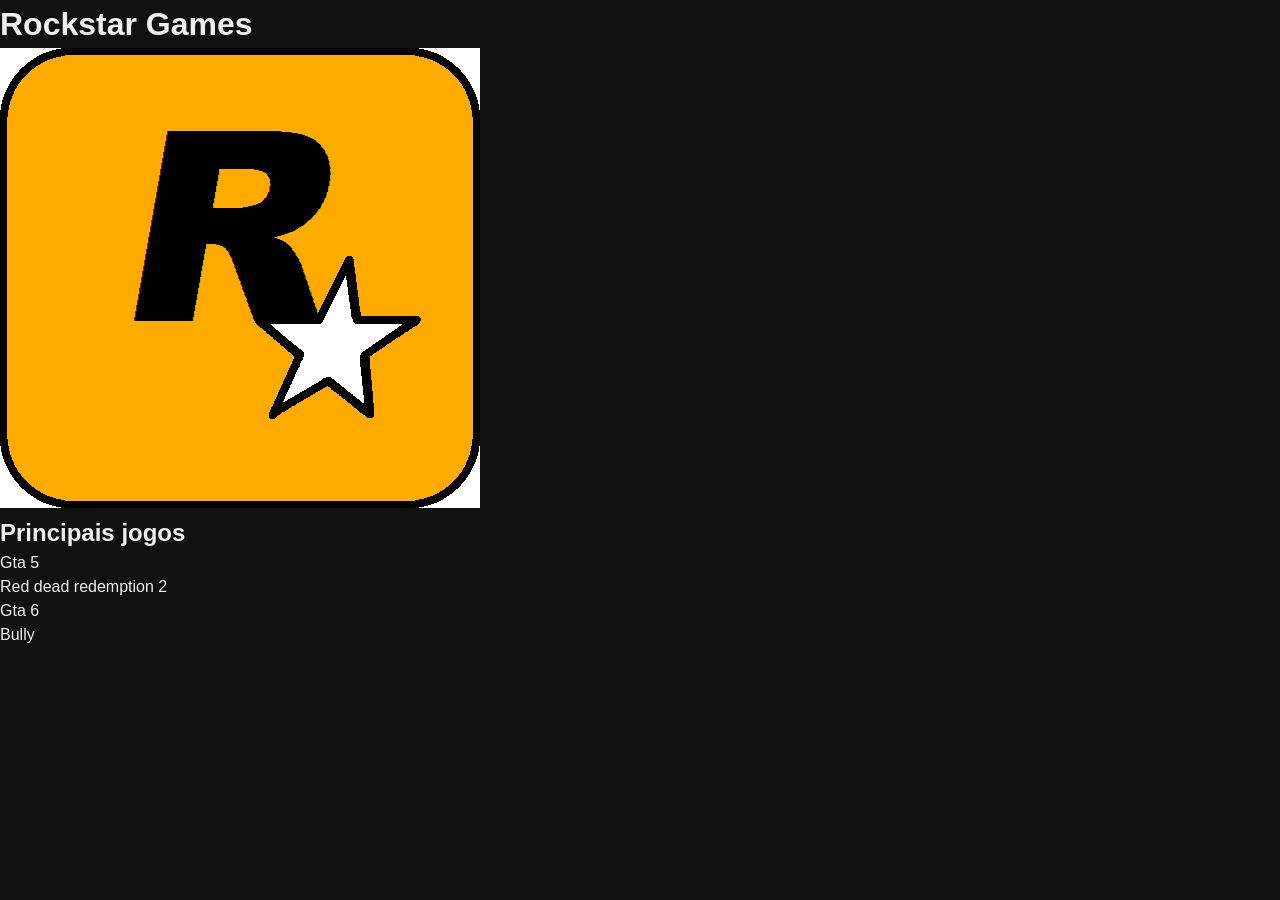
==== page2.html @ d259f819 "feat: criar estrutura css" ====
<!DOCTYPE html>
<html lang="en">
<head>
    <meta charset="UTF-8">
    <meta name="viewport" content="width=device-width, initial-scale=1.0">
    <link rel="stylesheet" href="./assets/css/style.css">
    <title>Início</title>
</head>
<body>
<h1>Rockstar Games</h1>



<img src="./assets/img.download/rockstar_games_logo_by_nathandasilva_dgoqq65-fullview.jpg" alt="">
<h2>Principais jogos</h2>
<p>Gta 5</p>
<p>Red dead redemption 2</p>
<p>Gta 6</p>
<p>Bully</p>
</body>
</html>
---- assets/css/style.css ----
* {
    margin: 0;
}
body {
    background-color: #111;
    color: #eee;
    font-family: Arial, Helvetica, sans-serif;
    line-height: 1.5;
}
header {
    height: 70px;
    display: flex;
    align-items: center;
    justify-content: space-between;
    padding: 0 0%;
    background-color: #171717;
    border-bottom: 1px solid rgb( 115, 7, 7 );
    position: sticky;
    top: 0;
    z-index: 10;

}
.logo {
    font-size: 25px;
    font-weight: bold;

}
.logo::first-letter {
    color: #730707;
}
.menu {
    display: flex;
    gap: 30px;
}

.menu a {
    color: #aaa;
    text-decoration: none;
    font-size: 100px;
}
.menu a:hover{
    color: #b60000;
}
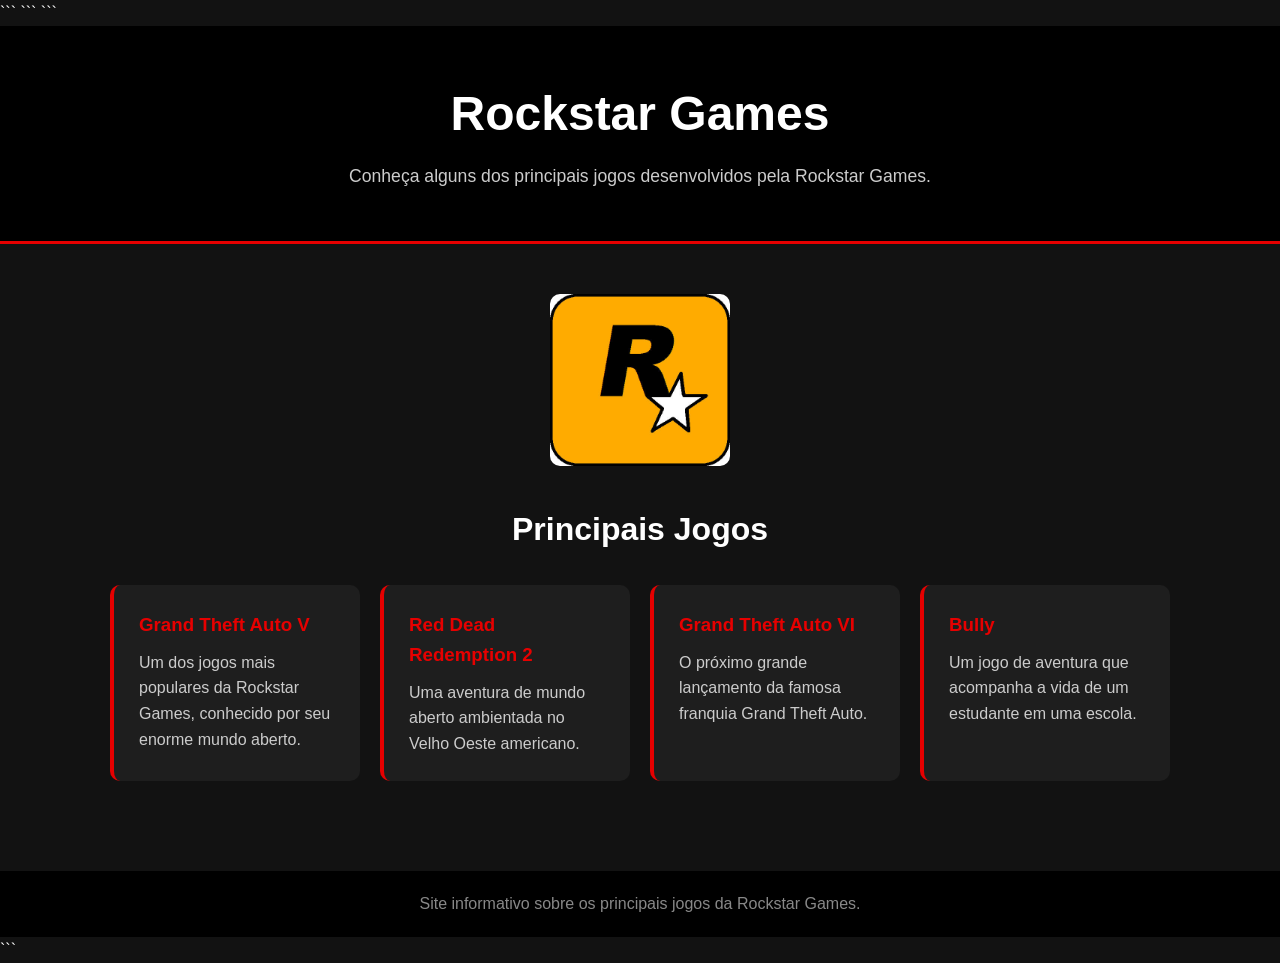
==== commit 9a55f911: "feat:site sobre rdr2" ====
--- a/page2.html
+++ b/page2.html
@@ -1,21 +1,86 @@
 <!DOCTYPE html>
-<html lang="en">
+
+<html lang="pt-BR">
+
 <head>
     <meta charset="UTF-8">
     <meta name="viewport" content="width=device-width, initial-scale=1.0">
-    <link rel="stylesheet" href="./assets/css/style.css">
-    <title>Início</title>
+
+```
+<link rel="stylesheet" href="./page 2 style.css">
+
+<title>Rockstar Games | Principais Jogos</title>
+```
+
 </head>
+
 <body>
-<h1>Rockstar Games</h1>
+
+```
+<header class="cabecalho">
+    <h1>Rockstar Games</h1>
+    <p>Conheça alguns dos principais jogos desenvolvidos pela Rockstar Games.</p>
+</header>
 
 
+<main class="conteudo">
 
-<img src="./assets/img.download/rockstar_games_logo_by_nathandasilva_dgoqq65-fullview.jpg" alt="">
-<h2>Principais jogos</h2>
-<p>Gta 5</p>
-<p>Red dead redemption 2</p>
-<p>Gta 6</p>
-<p>Bully</p>
+    <section class="apresentacao">
+
+        <img 
+            src="./assets/img.download/rockstar_games_logo_by_nathandasilva_dgoqq65-fullview.jpg"
+            alt="Logo da Rockstar Games"
+            class="logo-rockstar"
+        >
+
+        <h2>Principais Jogos</h2>
+
+        <div class="lista-jogos">
+
+            <article class="jogo">
+                <h3>Grand Theft Auto V</h3>
+                <p>
+                    Um dos jogos mais populares da Rockstar Games,
+                    conhecido por seu enorme mundo aberto.
+                </p>
+            </article>
+
+            <article class="jogo">
+                <h3>Red Dead Redemption 2</h3>
+                <p>
+                    Uma aventura de mundo aberto ambientada no
+                    Velho Oeste americano.
+                </p>
+            </article>
+
+            <article class="jogo">
+                <h3>Grand Theft Auto VI</h3>
+                <p>
+                    O próximo grande lançamento da famosa franquia
+                    Grand Theft Auto.
+                </p>
+            </article>
+
+            <article class="jogo">
+                <h3>Bully</h3>
+                <p>
+                    Um jogo de aventura que acompanha a vida de um
+                    estudante em uma escola.
+                </p>
+            </article>
+
+        </div>
+
+    </section>
+
+</main>
+
+
+<footer class="rodape">
+    <p>Site informativo sobre os principais jogos da Rockstar Games.</p>
+</footer>
+```
+
 </body>
-</html>+
+</html>
--- a/page 2 style.css
+++ b/page 2 style.css
@@ -0,0 +1,100 @@
+* {
+  margin: 0;
+  padding: 0;
+  box-sizing: border-box;
+  }
+
+body {
+font-family: Arial, Helvetica, sans-serif;
+background-color: #121212;
+color: #ffffff;
+line-height: 1.6;
+}
+
+/* Cabeçalho */
+
+.cabecalho {
+text-align: center;
+padding: 50px 20px;
+background-color: #000000;
+border-bottom: 3px solid #e60000;
+}
+
+.cabecalho h1 {
+font-size: 3rem;
+margin-bottom: 10px;
+}
+
+.cabecalho p {
+color: #cccccc;
+font-size: 1.1rem;
+}
+
+/* Conteúdo principal */
+
+.conteudo {
+max-width: 1100px;
+margin: auto;
+padding: 50px 20px;
+}
+
+/* Apresentação */
+
+.apresentacao {
+text-align: center;
+}
+
+.logo-rockstar {
+width: 180px;
+max-width: 100%;
+margin-bottom: 30px;
+border-radius: 10px;
+}
+
+.apresentacao h2 {
+font-size: 2rem;
+margin-bottom: 30px;
+}
+
+/* Lista de jogos */
+
+.lista-jogos {
+display: grid;
+grid-template-columns: repeat(auto-fit, minmax(230px, 1fr));
+gap: 20px;
+}
+
+/* Cartões dos jogos */
+
+.jogo {
+background-color: #1e1e1e;
+padding: 25px;
+border-radius: 10px;
+text-align: left;
+border-left: 4px solid #e60000;
+transition: 0.3s;
+}
+
+.jogo:hover {
+transform: translateY(-8px);
+background-color: #292929;
+}
+
+.jogo h3 {
+color: #e60000;
+margin-bottom: 10px;
+}
+
+.jogo p {
+color: #cccccc;
+}
+
+/* Rodapé */
+
+.rodape {
+text-align: center;
+padding: 20px;
+background-color: #000000;
+color: #888888;
+margin-top: 40px;
+}
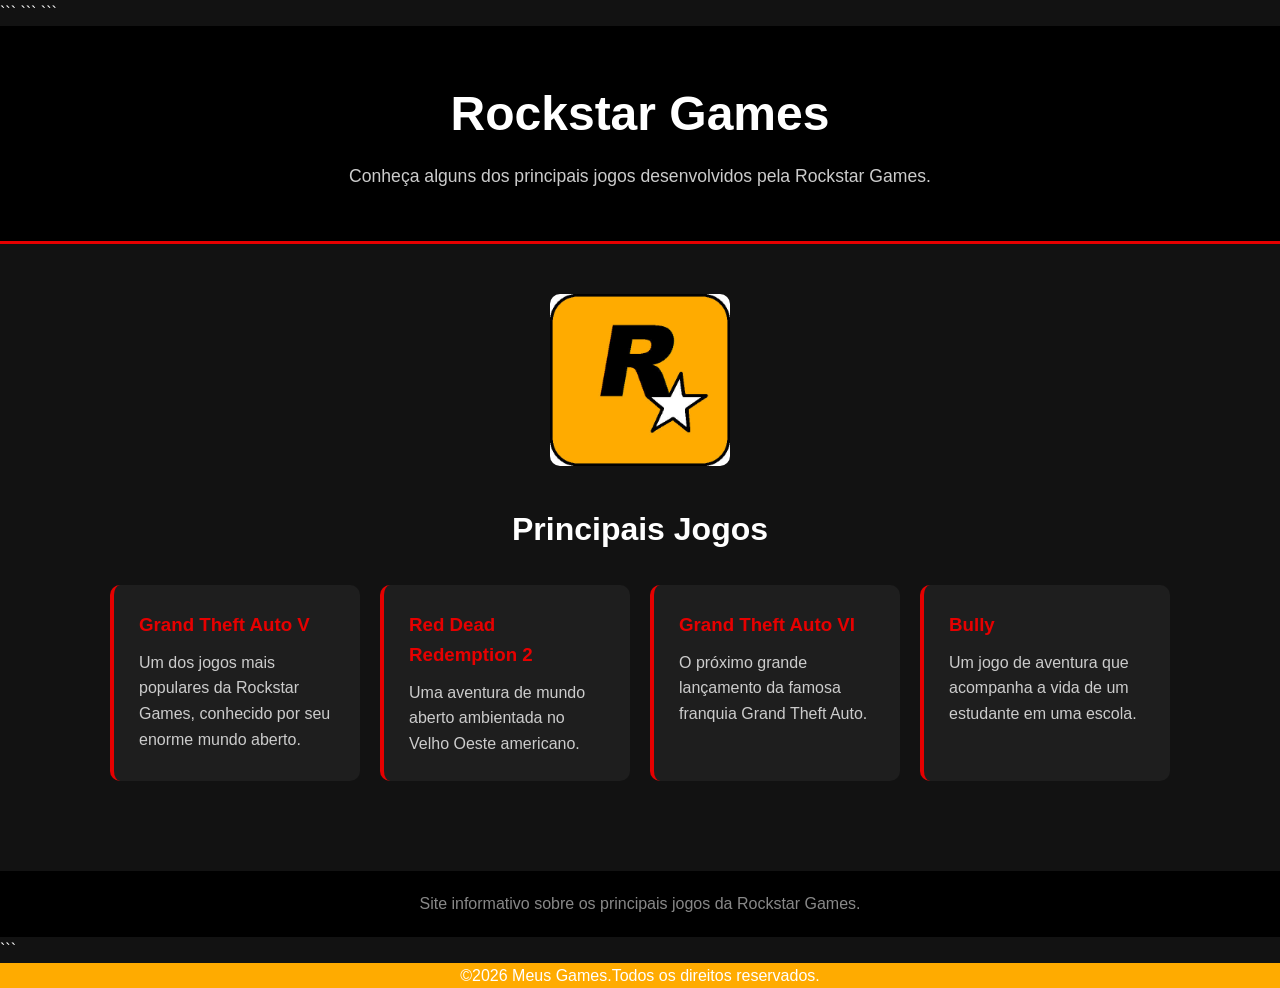
==== commit d8cd4117: "feat:site sobre rdr2" ====
--- a/page2.html
+++ b/page2.html
@@ -80,6 +80,8 @@
     <p>Site informativo sobre os principais jogos da Rockstar Games.</p>
 </footer>
 ```
+<p class="copyright">
+    &copy;2026 Meus Games.Todos os direitos reservados.
 
 </body>
 
--- a/page 2 style.css
+++ b/page 2 style.css
@@ -98,3 +98,8 @@
 color: #888888;
 margin-top: 40px;
 }
+.copyright {
+  text-align: center;
+  font-size: medium;
+  background-color: #ffab00;
+}
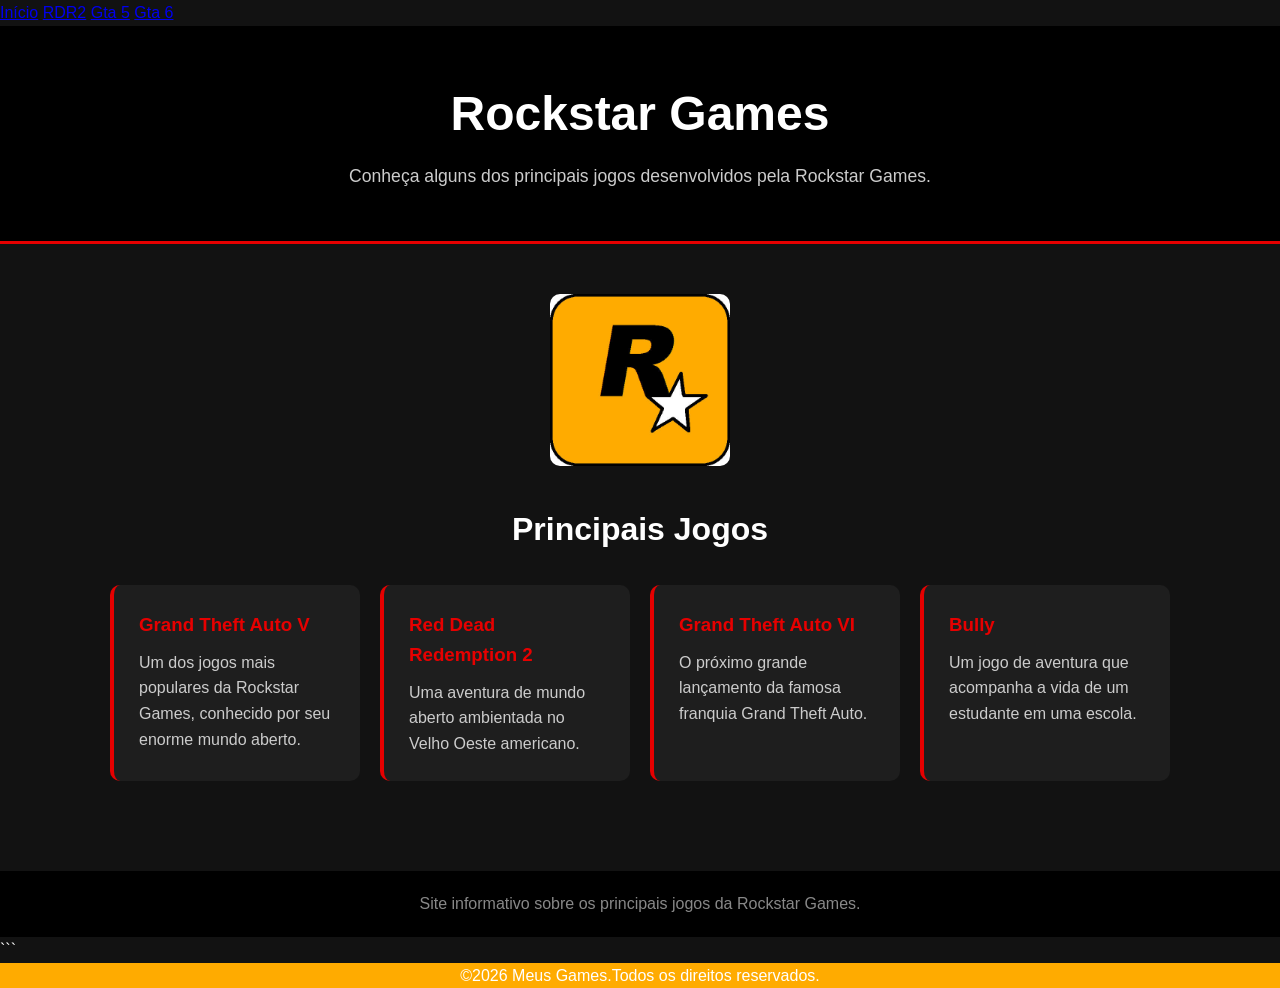
==== commit dd1bd69d: "feat:criar site sobre rdr2" ====
--- a/page2.html
+++ b/page2.html
@@ -5,18 +5,21 @@
 <head>
     <meta charset="UTF-8">
     <meta name="viewport" content="width=device-width, initial-scale=1.0">
-
-```
 <link rel="stylesheet" href="./page 2 style.css">
 
 <title>Rockstar Games | Principais Jogos</title>
-```
+<nav class="menu">
+            <a href="./page2.html">Início</a>
+            <a href="#rdr2">RDR2</a>
+            <a href="#Gta 5">Gta 5</a>
+            <a href="./page3.html">Gta 6</a>
+        </nav>
 
 </head>
 
 <body>
 
-```
+
 <header class="cabecalho">
     <h1>Rockstar Games</h1>
     <p>Conheça alguns dos principais jogos desenvolvidos pela Rockstar Games.</p>
@@ -52,6 +55,7 @@
                     Velho Oeste americano.
                 </p>
             </article>
+        
 
             <article class="jogo">
                 <h3>Grand Theft Auto VI</h3>
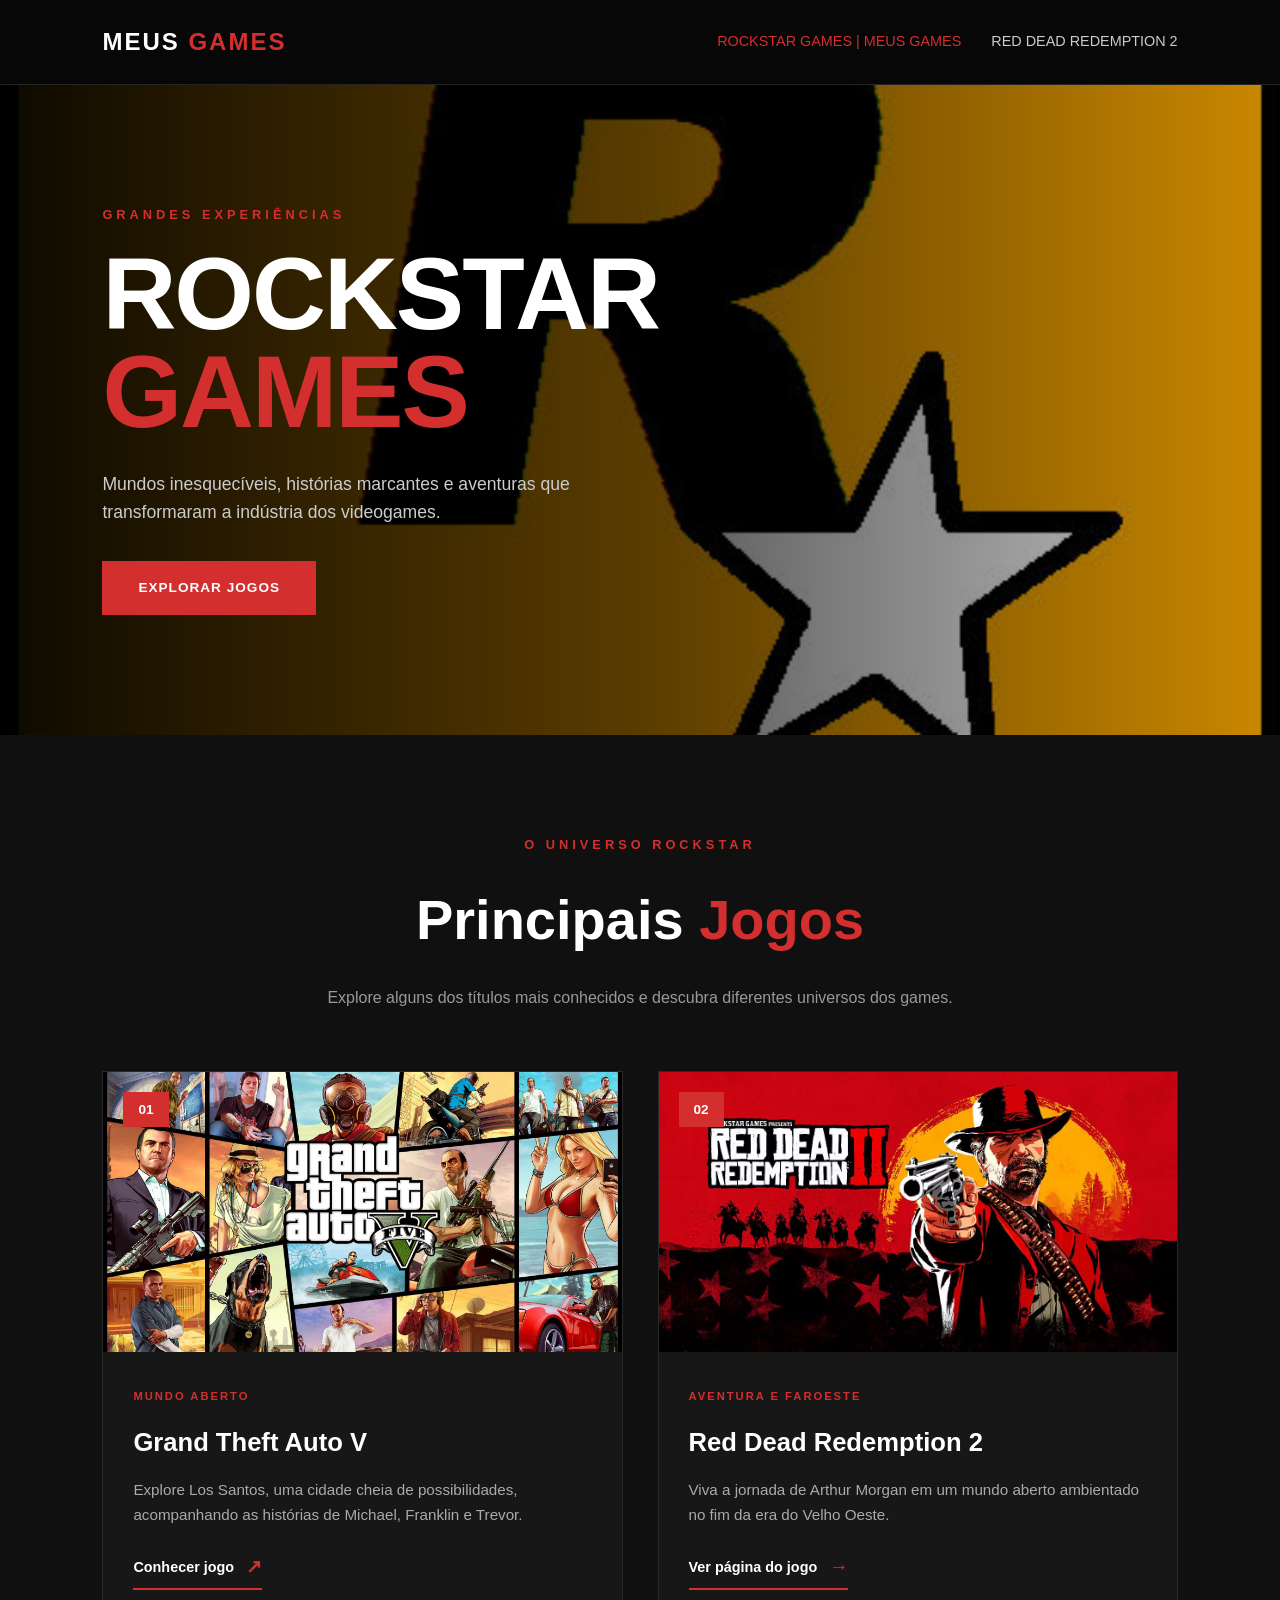
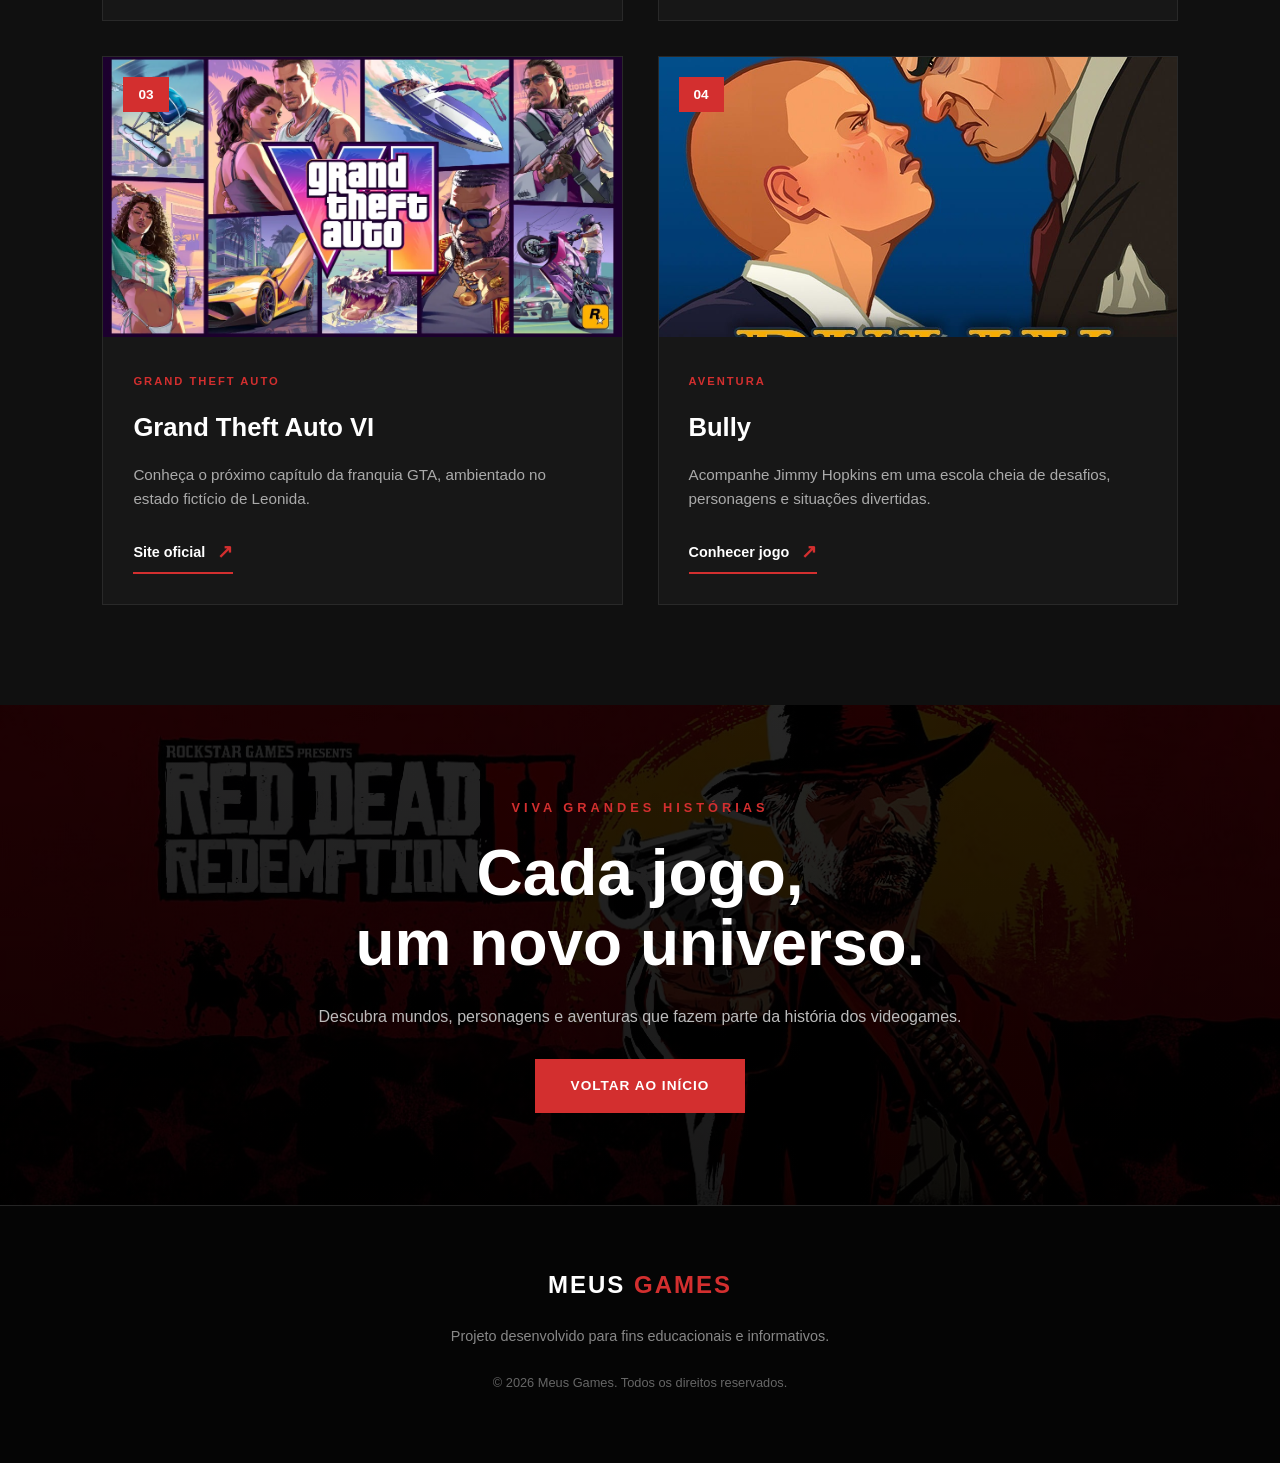
==== commit 39c900ca: "feat : site sobre rdr2" ====
--- a/page2.html
+++ b/page2.html
@@ -1,92 +1,288 @@
+
 <!DOCTYPE html>
-
 <html lang="pt-BR">
 
 <head>
     <meta charset="UTF-8">
     <meta name="viewport" content="width=device-width, initial-scale=1.0">
-<link rel="stylesheet" href="./page 2 style.css">
-
-<title>Rockstar Games | Principais Jogos</title>
-<nav class="menu">
-            <a href="./page2.html">Início</a>
-            <a href="#rdr2">RDR2</a>
-            <a href="#Gta 5">Gta 5</a>
-            <a href="./page3.html">Gta 6</a>
+
+    <meta name="description" content="Conheça os principais jogos desenvolvidos pela Rockstar Games.">
+
+    <title>Rockstar Games | Meus Games</title>
+
+    <link rel="stylesheet" href="./page 2 style.css">
+    <script src="./script.js" defer></script>
+</head>
+
+<body>
+    <header class="cabecalho">
+
+        <a href="./index.html" class="logo">
+            MEUS <span>GAMES</span>
+        </a>
+
+        <nav class="menu">
+            <a href="./page2.html" class="ativo">ROCKSTAR GAMES | MEUS GAMES</a>
+            <a href="./index.html#rdr2">RED DEAD REDEMPTION 2 </a>
         </nav>
 
-</head>
-
-<body>
-
-
-<header class="cabecalho">
-    <h1>Rockstar Games</h1>
-    <p>Conheça alguns dos principais jogos desenvolvidos pela Rockstar Games.</p>
-</header>
-
-
-<main class="conteudo">
-
-    <section class="apresentacao">
-
-        <img 
-            src="./assets/img.download/rockstar_games_logo_by_nathandasilva_dgoqq65-fullview.jpg"
-            alt="Logo da Rockstar Games"
-            class="logo-rockstar"
-        >
-
-        <h2>Principais Jogos</h2>
-
-        <div class="lista-jogos">
-
-            <article class="jogo">
-                <h3>Grand Theft Auto V</h3>
+    </header>
+
+    <main>
+
+        <section class="hero">
+
+            <div class="hero-conteudo">
+
+                <p class="subtitulo">
+                    GRANDES EXPERIÊNCIAS
+                </p>
+
+                <h1>
+                    ROCKSTAR<br>
+                    <span>GAMES</span>
+                </h1>
+
+                <p class="descricao">
+                    Mundos inesquecíveis, histórias marcantes
+                    e aventuras que transformaram a indústria
+                    dos videogames.
+                </p>
+
+                <a href="#jogos" class="botao">
+                    Explorar jogos
+                </a>
+
+            </div>
+
+        </section>
+
+        <section class="jogos" id="jogos">
+
+            <div class="container">
+
+                <div class="titulo-secao">
+
+                    <p class="subtitulo">O UNIVERSO ROCKSTAR</p>
+
+                    <h2>Principais <span>Jogos</span></h2>
+
+                    <p>
+                        Explore alguns dos títulos mais conhecidos
+                        e descubra diferentes universos dos games.
+                    </p>
+
+                </div>
+
+                <div class="lista-jogos">
+
+        
+                    <article class="jogo">
+
+                        <div class="imagem-jogo gta">
+                            <img
+                                src="./assets/img.download/1564264.jpg"
+                                alt="Grand Theft Auto V"
+                                loading="lazy"
+                            >
+                            <span class="numero">01</span>
+                        </div>
+
+                        <div class="jogo-conteudo">
+
+                            <span class="categoria">
+                                MUNDO ABERTO
+                            </span>
+
+                            <h3>Grand Theft Auto V</h3>
+
+                            <p>
+                                Explore Los Santos, uma cidade cheia
+                                de possibilidades, acompanhando as
+                                histórias de Michael, Franklin e Trevor.
+                            </p>
+
+                            <a href="https://www.rockstargames.com/gta-v"
+                               target="_blank"
+                               rel="noopener noreferrer"
+                               class="link-jogo">
+                                Conhecer jogo
+                                <span>↗</span>
+                            </a>
+
+                        </div>
+
+                    </article>
+
+                    <article class="jogo destaque">
+
+                        <div class="imagem-jogo rdr">
+
+                            <img
+                                src="./assets/img.download/red-dead-redemption-2-hero-banner-03-ps4-us-07jun18.avif"
+                                alt="Red Dead Redemption 2"
+                                loading="lazy"
+                            >
+
+                            <span class="numero">02</span>
+
+                        </div>
+
+                        <div class="jogo-conteudo">
+
+                            <span class="categoria">
+                                AVENTURA E FAROESTE
+                            </span>
+
+                            <h3>Red Dead Redemption 2</h3>
+
+                            <p>
+                                Viva a jornada de Arthur Morgan
+                                em um mundo aberto ambientado
+                                no fim da era do Velho Oeste.
+                            </p>
+
+                            <a href="./index.html#rdr2"
+                               class="link-jogo">
+                                Ver página do jogo
+                                <span>→</span>
+                            </a>
+
+                        </div>
+
+                    </article>
+
+                
+                    <article class="jogo">
+
+                        <div class="imagem-jogo gta6">
+
+                            <img
+                                src="./assets/img.download/Imagem-mostra-capa-oficial-do-GTA-VI.webp"
+                                alt="Grand Theft Auto VI"
+                                loading="lazy"
+                            >
+
+                            <span class="numero">03</span>
+
+                        </div>
+
+                        <div class="jogo-conteudo">
+
+                            <span class="categoria">
+                                GRAND THEFT AUTO
+                            </span>
+
+                            <h3>Grand Theft Auto VI</h3>
+
+                            <p>
+                                Conheça o próximo capítulo da
+                                franquia GTA, ambientado no
+                                estado fictício de Leonida.
+                            </p>
+
+                            <a href="https://www.rockstargames.com/VI"
+                               target="_blank"
+                               rel="noopener noreferrer"
+                               class="link-jogo">
+                                Site oficial
+                                <span>↗</span>
+                            </a>
+
+                        </div>
+
+                    </article>
+
+            
+                    <article class="jogo">
+
+                        <div class="imagem-jogo bully">
+
+                            <img
+                                src="./assets/img.download/R (1).jfif"
+                                alt="Bully"
+                                loading="lazy"
+                            >
+
+                            <span class="numero">04</span>
+
+                        </div>
+
+                        <div class="jogo-conteudo">
+
+                            <span class="categoria">
+                                AVENTURA
+                            </span>
+
+                            <h3>Bully</h3>
+
+                            <p>
+                                Acompanhe Jimmy Hopkins em uma
+                                escola cheia de desafios,
+                                personagens e situações divertidas.
+                            </p>
+
+                            <a href="https://www.rockstargames.com/games/bully"
+                               target="_blank"
+                               rel="noopener noreferrer"
+                               class="link-jogo">
+                                Conhecer jogo
+                                <span>↗</span>
+                            </a>
+
+                        </div>
+
+                    </article>
+
+                </div>
+
+            </div>
+
+        </section>
+
+        <!-- DESTAQUE FINAL -->
+        <section class="destaque-final">
+
+            <div class="destaque-conteudo">
+
+                <p class="subtitulo">
+                    VIVA GRANDES HISTÓRIAS
+                </p>
+
+                <h2>
+                    Cada jogo,<br>
+                    um novo universo.
+                </h2>
+
                 <p>
-                    Um dos jogos mais populares da Rockstar Games,
-                    conhecido por seu enorme mundo aberto.
-                </p>
-            </article>
-
-            <article class="jogo">
-                <h3>Red Dead Redemption 2</h3>
-                <p>
-                    Uma aventura de mundo aberto ambientada no
-                    Velho Oeste americano.
-                </p>
-            </article>
-        
-
-            <article class="jogo">
-                <h3>Grand Theft Auto VI</h3>
-                <p>
-                    O próximo grande lançamento da famosa franquia
-                    Grand Theft Auto.
-                </p>
-            </article>
-
-            <article class="jogo">
-                <h3>Bully</h3>
-                <p>
-                    Um jogo de aventura que acompanha a vida de um
-                    estudante em uma escola.
-                </p>
-            </article>
-
-        </div>
-
-    </section>
-
-</main>
-
-
-<footer class="rodape">
-    <p>Site informativo sobre os principais jogos da Rockstar Games.</p>
-</footer>
-```
-<p class="copyright">
-    &copy;2026 Meus Games.Todos os direitos reservados.
+                    Descubra mundos, personagens e aventuras
+                    que fazem parte da história dos videogames.
+                </p>
+
+                <a href="./index.html" class="botao">
+                    Voltar ao início
+                </a>
+
+            </div>
+
+        </section>
+
+    </main>
+    <footer class="rodape">
+
+        <a href="./index.html" class="logo">
+            MEUS <span>GAMES</span>
+        </a>
+
+        <p>
+            Projeto desenvolvido para fins educacionais e informativos.
+        </p>
+
+        <p class="copyright">
+            &copy; 2026 Meus Games. Todos os direitos reservados.
+        </p>
+
+    </footer>
 
 </body>
-
-</html>
+</html>
--- a/page 2 style.css
+++ b/page 2 style.css
@@ -1,105 +1,447 @@
+
 * {
-  margin: 0;
-  padding: 0;
-  box-sizing: border-box;
-  }
+    margin: 0;
+    padding: 0;
+    box-sizing: border-box;
+}
+
+html {
+    scroll-behavior: smooth;
+    scroll-padding-top: 100px;
+}
 
 body {
-font-family: Arial, Helvetica, sans-serif;
-background-color: #121212;
-color: #ffffff;
-line-height: 1.6;
-}
-
-/* Cabeçalho */
-
+    font-family: Arial, Helvetica, sans-serif;
+    background-color: #0b0b0b;
+    color: #fff;
+    line-height: 1.6;
+}
+
+a {
+    text-decoration: none;
+    color: inherit;
+}
+
+img {
+    max-width: 100%;
+    display: block;
+}
 .cabecalho {
-text-align: center;
-padding: 50px 20px;
-background-color: #000000;
-border-bottom: 3px solid #e60000;
-}
-
-.cabecalho h1 {
-font-size: 3rem;
-margin-bottom: 10px;
-}
-
-.cabecalho p {
-color: #cccccc;
-font-size: 1.1rem;
-}
-
-/* Conteúdo principal */
-
-.conteudo {
-max-width: 1100px;
-margin: auto;
-padding: 50px 20px;
-}
-
-/* Apresentação */
-
-.apresentacao {
-text-align: center;
-}
-
-.logo-rockstar {
-width: 180px;
-max-width: 100%;
-margin-bottom: 30px;
-border-radius: 10px;
-}
-
-.apresentacao h2 {
-font-size: 2rem;
-margin-bottom: 30px;
-}
-
-/* Lista de jogos */
+    width: 100%;
+    min-height: 85px;
+
+    display: flex;
+    align-items: center;
+    justify-content: space-between;
+
+    padding: 0 8%;
+
+    background: rgba(8, 8, 8, 0.97);
+    border-bottom: 1px solid #252525;
+
+    position: sticky;
+    top: 0;
+    z-index: 1000;
+}
+
+.logo {
+    font-size: 1.5rem;
+    font-weight: 900;
+    letter-spacing: 2px;
+}
+
+.logo span {
+    color: #d32f2f;
+}
+
+.menu {
+    display: flex;
+    align-items: center;
+    gap: 30px;
+}
+
+.menu a {
+    font-size: 0.9rem;
+    color: #ccc;
+    transition: 0.3s;
+}
+
+.menu a:hover,
+.menu a.ativo {
+    color: #d32f2f;
+}
+
+.hero {
+    min-height: 650px;
+
+    display: flex;
+    align-items: center;
+
+    padding: 100px 8%;
+
+    background:
+        linear-gradient(
+            90deg,
+            rgba(0, 0, 0, 0.95),
+            rgba(0, 0, 0, 0.65),
+            rgba(0, 0, 0, 0.2)
+        ),
+        url("./assets/img.download/rockstar_games_logo_by_nathandasilva_dgoqq65-fullview.jpg");
+
+    background-size: cover;
+    background-position: center;
+    background-repeat: no-repeat;
+}
+
+.hero-conteudo {
+    max-width: 700px;
+}
+
+.subtitulo {
+    color: #d32f2f;
+    font-size: 0.8rem;
+    font-weight: bold;
+    letter-spacing: 4px;
+    margin-bottom: 20px;
+}
+
+.hero h1 {
+    font-size: clamp(3.5rem, 8vw, 7rem);
+    line-height: 0.95;
+    font-weight: 900;
+    margin-bottom: 30px;
+    letter-spacing: -2px;
+}
+
+.hero h1 span {
+    color: #d32f2f;
+}
+
+.descricao {
+    max-width: 550px;
+    color: #ccc;
+    font-size: 1.1rem;
+    margin-bottom: 35px;
+}
+
+/* =========================
+   BOTÕES
+========================= */
+
+.botao {
+    display: inline-block;
+
+    padding: 15px 35px;
+
+    background: #d32f2f;
+    color: #fff;
+
+    font-weight: bold;
+    text-transform: uppercase;
+    font-size: 0.85rem;
+    letter-spacing: 1px;
+
+    border: 1px solid #d32f2f;
+
+    transition: 0.3s;
+}
+
+.botao:hover {
+    background: transparent;
+    color: #fff;
+    transform: translateY(-4px);
+}
+
+.jogos {
+    padding: 100px 8%;
+    background: #101010;
+}
+
+.container {
+    max-width: 1250px;
+    margin: 0 auto;
+}
+
+.titulo-secao {
+    text-align: center;
+    max-width: 700px;
+    margin: 0 auto 60px;
+}
+
+.titulo-secao h2 {
+    font-size: clamp(2rem, 5vw, 3.5rem);
+    margin-bottom: 20px;
+}
+
+.titulo-secao h2 span {
+    color: #d32f2f;
+}
+
+.titulo-secao > p:last-child {
+    color: #999;
+    font-size: 1rem;
+}
+
+/* =========================
+   CARDS DOS JOGOS
+========================= */
 
 .lista-jogos {
-display: grid;
-grid-template-columns: repeat(auto-fit, minmax(230px, 1fr));
-gap: 20px;
-}
-
-/* Cartões dos jogos */
+    display: grid;
+
+    grid-template-columns: repeat(2, minmax(0, 1fr));
+
+    gap: 35px;
+}
 
 .jogo {
-background-color: #1e1e1e;
-padding: 25px;
-border-radius: 10px;
-text-align: left;
-border-left: 4px solid #e60000;
-transition: 0.3s;
+    background: #171717;
+    border: 1px solid #292929;
+
+    overflow: hidden;
+
+    transition:
+        transform 0.4s ease,
+        border-color 0.4s ease,
+        box-shadow 0.4s ease;
 }
 
 .jogo:hover {
-transform: translateY(-8px);
-background-color: #292929;
+    transform: translateY(-10px);
+
+    border-color: #d32f2f;
+
+    box-shadow: 0 15px 40px rgba(0, 0, 0, 0.5);
+}
+
+
+.imagem-jogo {
+    height: 280px;
+    position: relative;
+    overflow: hidden;
+    background: #222;
+}
+
+.imagem-jogo img {
+    width: 100%;
+    height: 100%;
+
+    object-fit: cover;
+
+    transition: transform 0.6s ease;
+}
+
+.jogo:hover .imagem-jogo img {
+    transform: scale(1.07);
+}
+
+.numero {
+    position: absolute;
+    top: 20px;
+    left: 20px;
+
+    padding: 7px 15px;
+
+    background: #d32f2f;
+    color: #fff;
+
+    font-weight: bold;
+    font-size: 0.85rem;
+}
+
+/* CONTEÚDO DOS CARDS */
+
+.jogo-conteudo {
+    padding: 30px;
+}
+
+.categoria {
+    color: #d32f2f;
+    font-size: 0.7rem;
+    font-weight: bold;
+    letter-spacing: 2px;
 }
 
 .jogo h3 {
-color: #e60000;
-margin-bottom: 10px;
+    font-size: 1.6rem;
+    margin: 15px 0;
 }
 
 .jogo p {
-color: #cccccc;
-}
-
-/* Rodapé */
+    color: #aaa;
+    font-size: 0.95rem;
+    margin-bottom: 25px;
+}
+
+.link-jogo {
+    display: inline-flex;
+    align-items: center;
+    gap: 12px;
+
+    color: #fff;
+    font-size: 0.9rem;
+    font-weight: bold;
+
+    border-bottom: 2px solid #d32f2f;
+    padding-bottom: 5px;
+
+    transition: 0.3s;
+}
+
+.link-jogo span {
+    color: #d32f2f;
+    font-size: 1.2rem;
+}
+
+.link-jogo:hover {
+    color: #d32f2f;
+    gap: 18px;
+}
+
+.destaque-final {
+    min-height: 500px;
+
+    display: flex;
+    align-items: center;
+    justify-content: center;
+
+    text-align: center;
+    padding: 80px 25px;
+
+    background:
+        linear-gradient(
+            rgba(0, 0, 0, 0.85),
+            rgba(0, 0, 0, 0.9)
+        ),
+        url("./assets/img.download/red-dead-redemption-2-hero-banner-03-ps4-us-07jun18.avif");
+
+    background-size: cover;
+    background-position: center;
+}
+
+.destaque-conteudo {
+    max-width: 750px;
+}
+
+.destaque-final h2 {
+    font-size: clamp(2.5rem, 6vw, 4rem);
+    line-height: 1.1;
+    margin-bottom: 25px;
+}
+
+.destaque-final p:not(.subtitulo) {
+    color: #bbb;
+    margin-bottom: 30px;
+}
+
+/* =========================
+   RODAPÉ
+========================= */
 
 .rodape {
-text-align: center;
-padding: 20px;
-background-color: #000000;
-color: #888888;
-margin-top: 40px;
-}
-.copyright {
-  text-align: center;
-  font-size: medium;
-  background-color: #ffab00;
+    text-align: center;
+    padding: 60px 20px;
+
+    background: #050505;
+    border-top: 1px solid #252525;
+}
+
+.rodape .logo {
+    display: inline-block;
+    margin-bottom: 20px;
+}
+
+.rodape p {
+    color: #888;
+    font-size: 0.9rem;
+    margin-bottom: 10px;
+}
+
+.rodape .copyright {
+    margin-top: 25px;
+    font-size: 0.8rem;
+    color: #666;
+}
+
+@media (max-width: 900px) {
+
+    .cabecalho {
+        padding: 20px 5%;
+        flex-direction: column;
+        gap: 20px;
+    }
+
+    .menu {
+        gap: 20px;
+        flex-wrap: wrap;
+        justify-content: center;
+    }
+
+    .hero {
+        min-height: 550px;
+        padding: 80px 6%;
+    }
+
+    .jogos {
+        padding: 80px 5%;
+    }
+
+    .lista-jogos {
+        gap: 25px;
+    }
+
+    .imagem-jogo {
+        height: 230px;
+    }
+
+}
+
+@media (max-width: 600px) {
+
+    .cabecalho {
+        position: relative;
+    }
+
+    .menu {
+        gap: 15px;
+    }
+
+    .menu a {
+        font-size: 0.8rem;
+    }
+
+    .hero {
+        min-height: 500px;
+        text-align: center;
+        justify-content: center;
+    }
+
+    .hero h1 {
+        font-size: 3.5rem;
+    }
+
+    .descricao {
+        font-size: 1rem;
+    }
+
+    .lista-jogos {
+        grid-template-columns: 1fr;
+    }
+
+    .imagem-jogo {
+        height: 250px;
+    }
+
+    .jogo-conteudo {
+        padding: 25px;
+    }
+
+    .titulo-secao h2 {
+        font-size: 2.3rem;
+    }
+
+    .destaque-final h2 {
+        font-size: 2.5rem;
+    }
+
 }
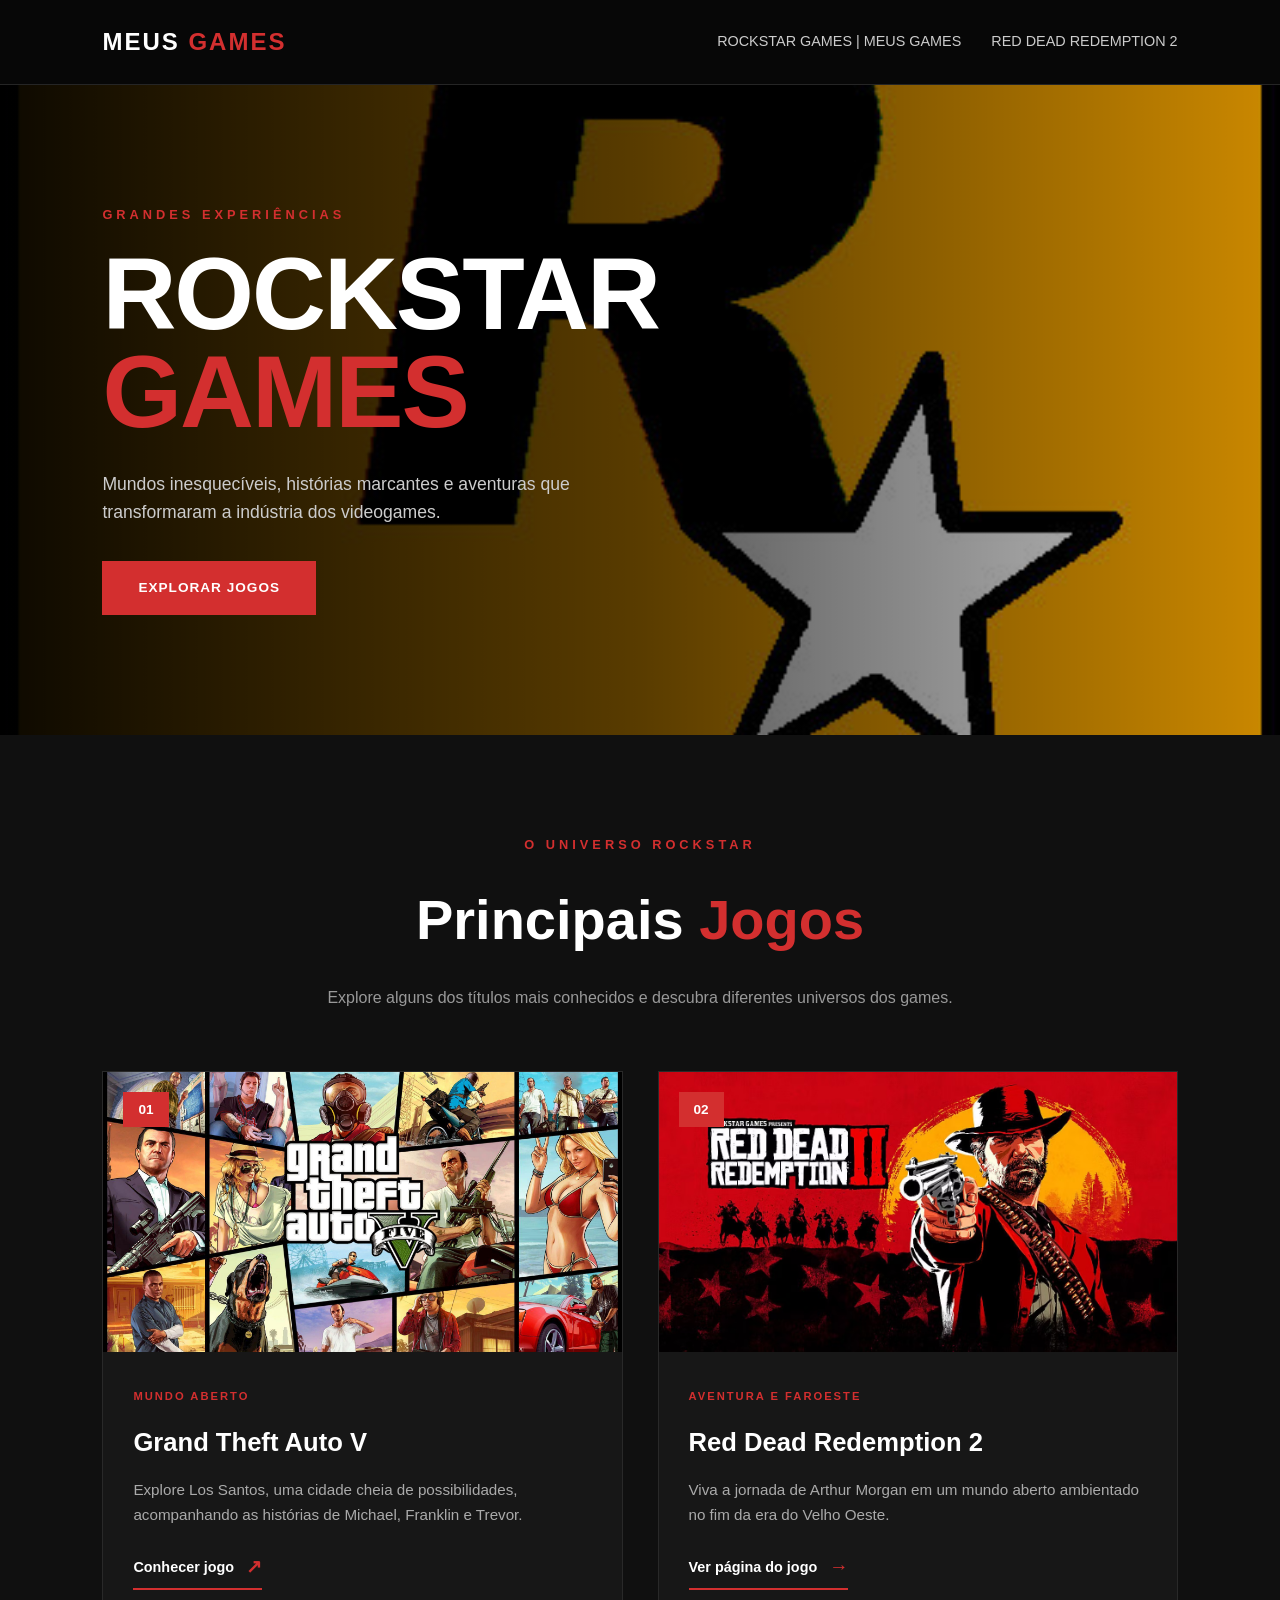
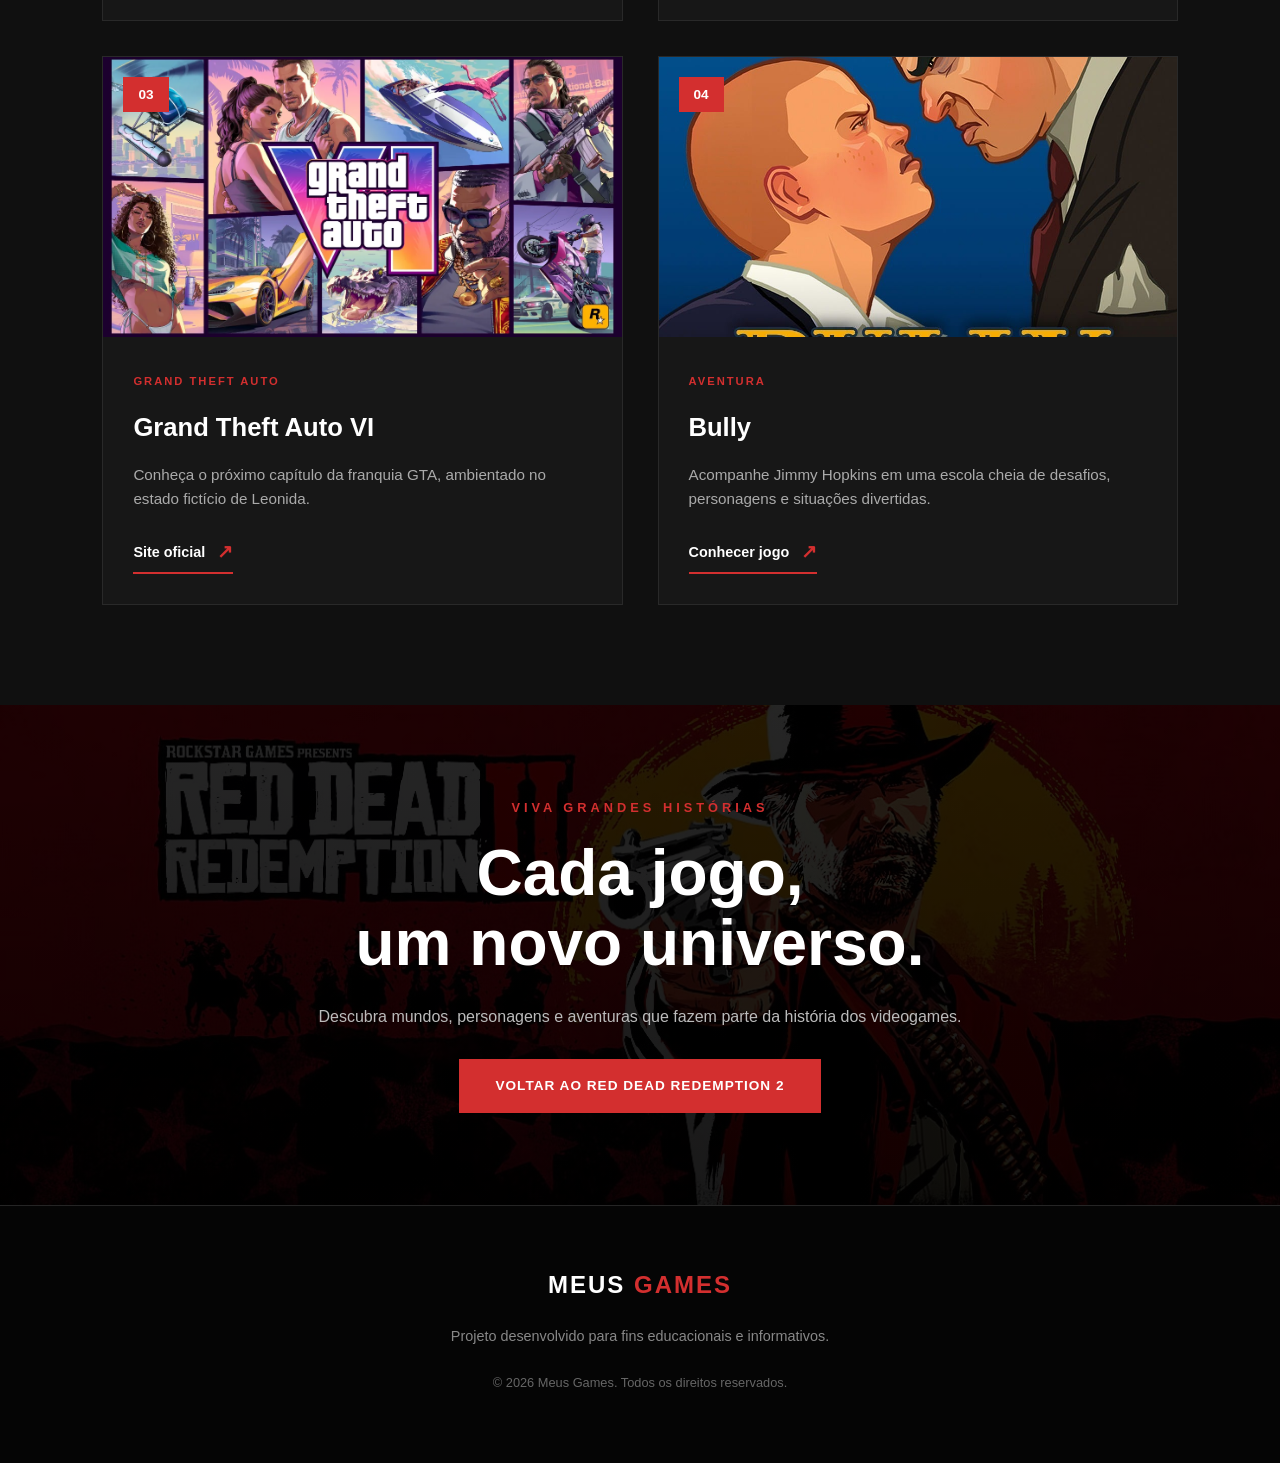
==== commit 6ca01f88: "feat: site sobre rdr2" ====
--- a/page2.html
+++ b/page2.html
@@ -11,7 +11,7 @@
     <title>Rockstar Games | Meus Games</title>
 
     <link rel="stylesheet" href="./page 2 style.css">
-    <script src="./script.js" defer></script>
+    <script src="./script2.js" defer></script>
 </head>
 
 <body>
@@ -240,7 +240,6 @@
 
         </section>
 
-        <!-- DESTAQUE FINAL -->
         <section class="destaque-final">
 
             <div class="destaque-conteudo">
@@ -260,7 +259,7 @@
                 </p>
 
                 <a href="./index.html" class="botao">
-                    Voltar ao início
+                    Voltar ao Red Dead Redemption 2
                 </a>
 
             </div>
--- a/page 2 style.css
+++ b/page 2 style.css
@@ -1,4 +1,3 @@
-
 * {
     margin: 0;
     padding: 0;
@@ -26,19 +25,16 @@
     max-width: 100%;
     display: block;
 }
+
 .cabecalho {
     width: 100%;
     min-height: 85px;
-
     display: flex;
     align-items: center;
     justify-content: space-between;
-
     padding: 0 8%;
-
     background: rgba(8, 8, 8, 0.97);
     border-bottom: 1px solid #252525;
-
     position: sticky;
     top: 0;
     z-index: 1000;
@@ -73,12 +69,9 @@
 
 .hero {
     min-height: 650px;
-
     display: flex;
     align-items: center;
-
     padding: 100px 8%;
-
     background:
         linear-gradient(
             90deg,
@@ -87,7 +80,6 @@
             rgba(0, 0, 0, 0.2)
         ),
         url("./assets/img.download/rockstar_games_logo_by_nathandasilva_dgoqq65-fullview.jpg");
-
     background-size: cover;
     background-position: center;
     background-repeat: no-repeat;
@@ -124,25 +116,16 @@
     margin-bottom: 35px;
 }
 
-/* =========================
-   BOTÕES
-========================= */
-
 .botao {
     display: inline-block;
-
     padding: 15px 35px;
-
     background: #d32f2f;
     color: #fff;
-
     font-weight: bold;
     text-transform: uppercase;
     font-size: 0.85rem;
     letter-spacing: 1px;
-
     border: 1px solid #d32f2f;
-
     transition: 0.3s;
 }
 
@@ -182,24 +165,16 @@
     font-size: 1rem;
 }
 
-/* =========================
-   CARDS DOS JOGOS
-========================= */
-
 .lista-jogos {
     display: grid;
-
     grid-template-columns: repeat(2, minmax(0, 1fr));
-
     gap: 35px;
 }
 
 .jogo {
     background: #171717;
     border: 1px solid #292929;
-
     overflow: hidden;
-
     transition:
         transform 0.4s ease,
         border-color 0.4s ease,
@@ -208,12 +183,9 @@
 
 .jogo:hover {
     transform: translateY(-10px);
-
     border-color: #d32f2f;
-
     box-shadow: 0 15px 40px rgba(0, 0, 0, 0.5);
 }
-
 
 .imagem-jogo {
     height: 280px;
@@ -225,9 +197,7 @@
 .imagem-jogo img {
     width: 100%;
     height: 100%;
-
     object-fit: cover;
-
     transition: transform 0.6s ease;
 }
 
@@ -239,17 +209,12 @@
     position: absolute;
     top: 20px;
     left: 20px;
-
     padding: 7px 15px;
-
     background: #d32f2f;
     color: #fff;
-
     font-weight: bold;
     font-size: 0.85rem;
 }
-
-/* CONTEÚDO DOS CARDS */
 
 .jogo-conteudo {
     padding: 30px;
@@ -277,14 +242,11 @@
     display: inline-flex;
     align-items: center;
     gap: 12px;
-
     color: #fff;
     font-size: 0.9rem;
     font-weight: bold;
-
     border-bottom: 2px solid #d32f2f;
     padding-bottom: 5px;
-
     transition: 0.3s;
 }
 
@@ -300,21 +262,17 @@
 
 .destaque-final {
     min-height: 500px;
-
     display: flex;
     align-items: center;
     justify-content: center;
-
     text-align: center;
     padding: 80px 25px;
-
     background:
         linear-gradient(
             rgba(0, 0, 0, 0.85),
             rgba(0, 0, 0, 0.9)
         ),
         url("./assets/img.download/red-dead-redemption-2-hero-banner-03-ps4-us-07jun18.avif");
-
     background-size: cover;
     background-position: center;
 }
@@ -334,14 +292,9 @@
     margin-bottom: 30px;
 }
 
-/* =========================
-   RODAPÉ
-========================= */
-
 .rodape {
     text-align: center;
     padding: 60px 20px;
-
     background: #050505;
     border-top: 1px solid #252525;
 }
@@ -364,7 +317,6 @@
 }
 
 @media (max-width: 900px) {
-
     .cabecalho {
         padding: 20px 5%;
         flex-direction: column;
@@ -393,55 +345,234 @@
     .imagem-jogo {
         height: 230px;
     }
-
 }
 
 @media (max-width: 600px) {
-
     .cabecalho {
         position: relative;
+        min-height: auto;
+        flex-direction: column;
+        justify-content: center;
+        gap: 15px;
+        padding: 18px 15px;
+        text-align: center;
+    }
+
+    .logo {
+        font-size: 1.1rem;
+        letter-spacing: 1px;
     }
 
     .menu {
-        gap: 15px;
+        width: 100%;
+        display: flex;
+        justify-content: center;
+        align-items: center;
+        flex-wrap: wrap;
+        gap: 10px 15px;
     }
 
     .menu a {
-        font-size: 0.8rem;
+        font-size: 0.75rem;
     }
 
     .hero {
         min-height: 500px;
+        padding: 60px 15px;
+        justify-content: center;
         text-align: center;
-        justify-content: center;
+        background-position: center;
+    }
+
+    .hero-conteudo {
+        max-width: 100%;
+    }
+
+    .subtitulo {
+        font-size: 0.65rem;
+        letter-spacing: 2px;
+        margin-bottom: 15px;
     }
 
     .hero h1 {
-        font-size: 3.5rem;
+        font-size: 2.7rem;
+        line-height: 1;
+        letter-spacing: -1px;
+        margin-bottom: 20px;
     }
 
     .descricao {
-        font-size: 1rem;
+        max-width: 100%;
+        font-size: 0.9rem;
+        line-height: 1.6;
+        margin: 0 auto 25px;
+    }
+
+    .botao {
+        width: 100%;
+        max-width: 280px;
+        padding: 13px 20px;
+        font-size: 0.8rem;
+    }
+
+    .jogos {
+        padding: 55px 15px;
+    }
+
+    .container {
+        width: 100%;
+    }
+
+    .titulo-secao {
+        margin-bottom: 35px;
+    }
+
+    .titulo-secao h2 {
+        font-size: 2rem;
+        line-height: 1.1;
+    }
+
+    .titulo-secao > p:last-child {
+        font-size: 0.9rem;
     }
 
     .lista-jogos {
         grid-template-columns: 1fr;
+        gap: 25px;
+    }
+
+    .jogo {
+        width: 100%;
     }
 
     .imagem-jogo {
-        height: 250px;
+        height: 220px;
+    }
+
+    .numero {
+        top: 15px;
+        left: 15px;
+        padding: 6px 12px;
+        font-size: 0.75rem;
     }
 
     .jogo-conteudo {
-        padding: 25px;
+        padding: 22px;
+    }
+
+    .categoria {
+        font-size: 0.65rem;
+    }
+
+    .jogo h3 {
+        font-size: 1.35rem;
+        margin: 12px 0;
+    }
+
+    .jogo p {
+        font-size: 0.88rem;
+        margin-bottom: 20px;
+    }
+
+    .link-jogo {
+        font-size: 0.8rem;
+        gap: 8px;
+    }
+
+    .destaque-final {
+        min-height: 400px;
+        padding: 55px 15px;
+        text-align: center;
+        background-position: center;
+    }
+
+    .destaque-conteudo {
+        width: 100%;
+    }
+
+    .destaque-final h2 {
+        font-size: 2.2rem;
+        line-height: 1.1;
+    }
+
+    .destaque-final p:not(.subtitulo) {
+        font-size: 0.9rem;
+        margin-bottom: 25px;
+    }
+
+    .rodape {
+        padding: 40px 15px;
+    }
+
+    .rodape .logo {
+        font-size: 1rem;
+    }
+
+    .rodape p {
+        font-size: 0.8rem;
+    }
+
+    .rodape .copyright {
+        font-size: 0.7rem;
+    }
+}
+
+@media (max-width: 360px) {
+    .logo {
+        font-size: 1rem;
+    }
+
+    .menu {
+        gap: 8px 12px;
+    }
+
+    .menu a {
+        font-size: 0.7rem;
+    }
+
+    .hero {
+        min-height: 450px;
+        padding: 50px 12px;
+    }
+
+    .hero h1 {
+        font-size: 2.3rem;
+    }
+
+    .descricao {
+        font-size: 0.85rem;
+    }
+
+    .jogos {
+        padding: 45px 12px;
     }
 
     .titulo-secao h2 {
-        font-size: 2.3rem;
+        font-size: 1.8rem;
+    }
+
+    .imagem-jogo {
+        height: 190px;
+    }
+
+    .jogo-conteudo {
+        padding: 18px;
+    }
+
+    .jogo h3 {
+        font-size: 1.2rem;
+    }
+
+    .jogo p {
+        font-size: 0.82rem;
+    }
+
+    .destaque-final {
+        min-height: 360px;
+        padding: 45px 12px;
     }
 
     .destaque-final h2 {
-        font-size: 2.5rem;
-    }
-
+        font-size: 1.9rem;
+    }
 }
